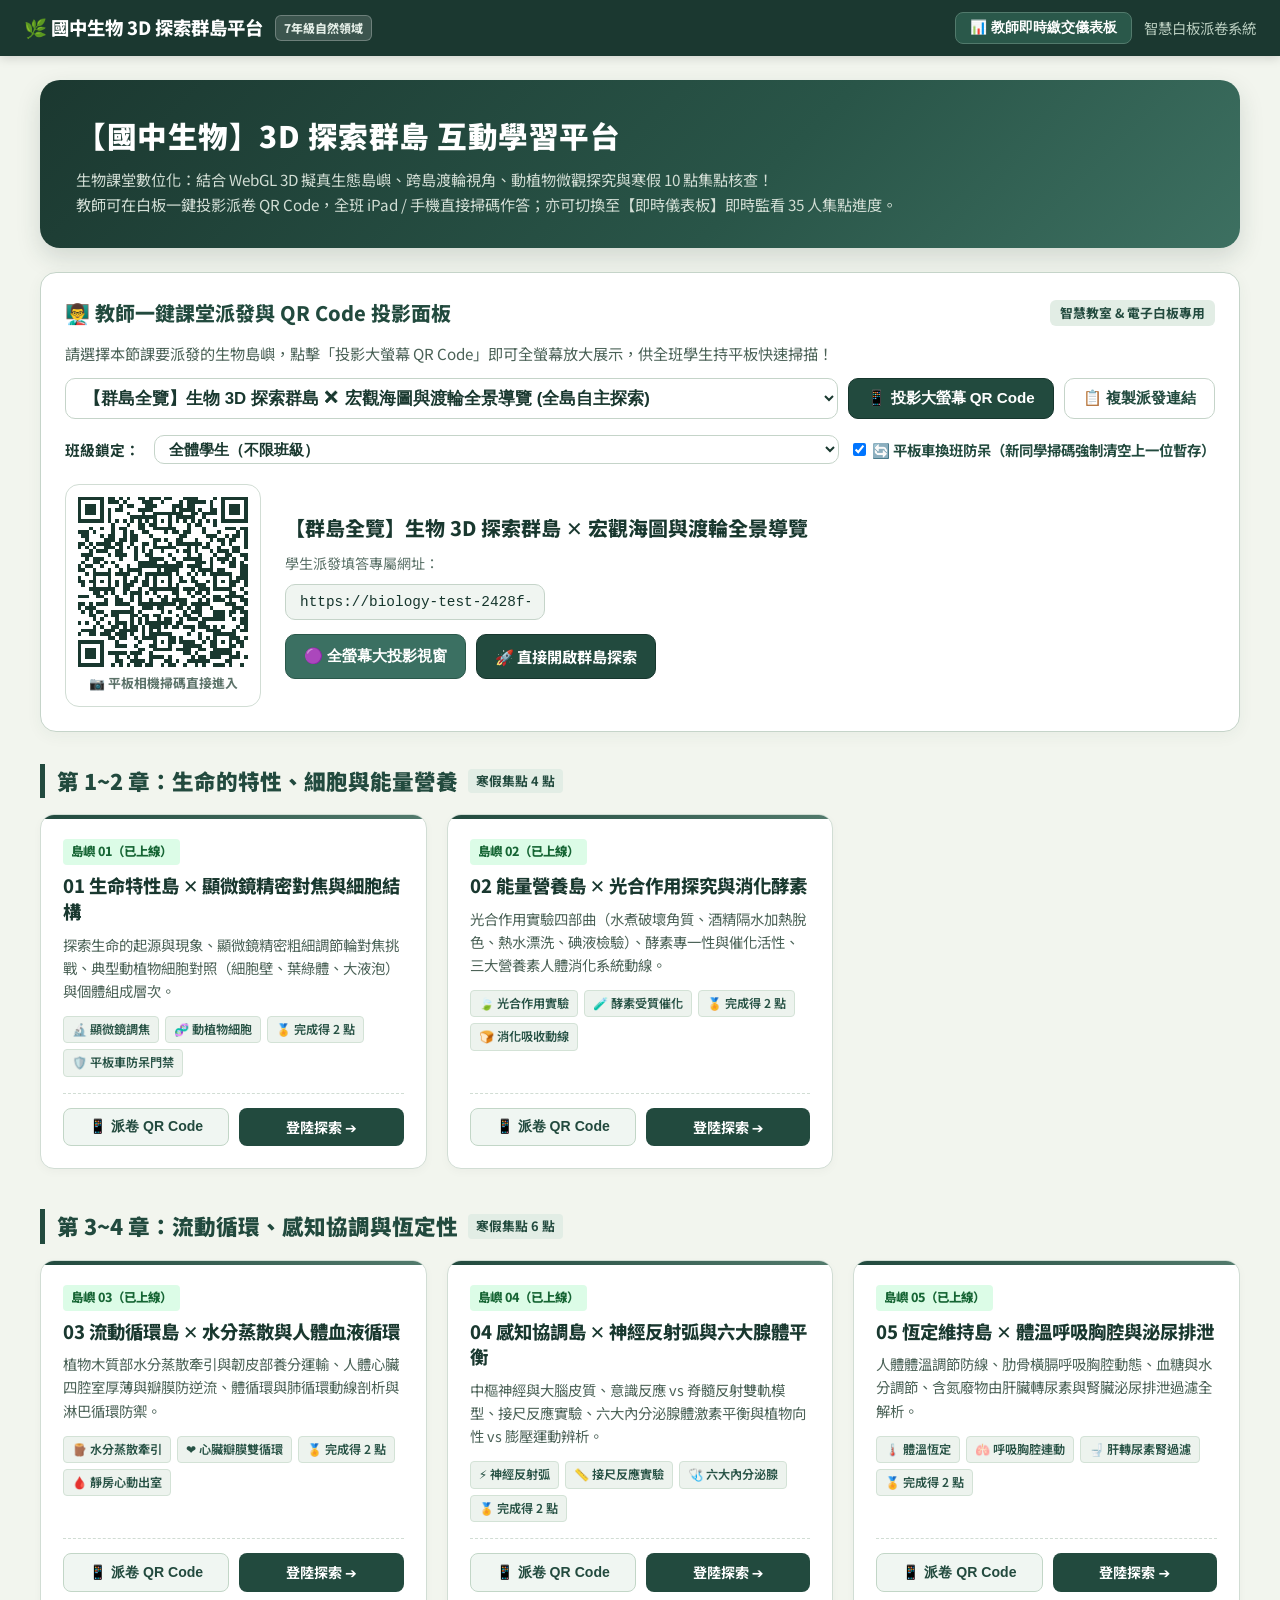
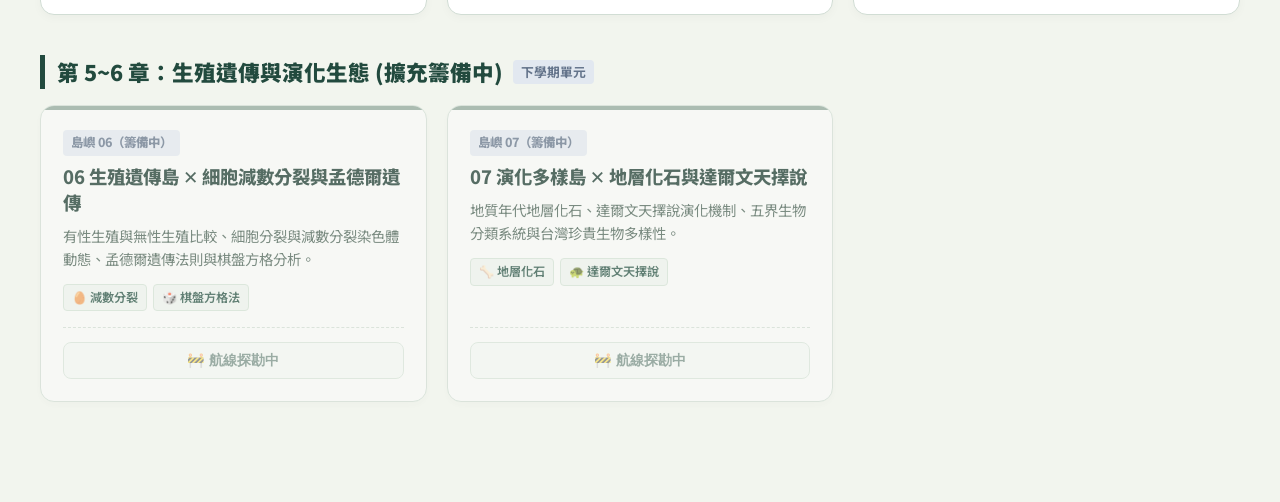
==== index.html @ 8bf54ec7 "feat: align with regular curriculum card layout and Morandi sage-green theme" ====
<!DOCTYPE html>
<html lang="zh-TW">
<head>
  <meta charset="UTF-8">
  <meta name="viewport" content="width=device-width, initial-scale=1.0">
  <title>國中生物 3D 探索群島 派發與總覽大廳</title>
  <link rel="stylesheet" href="assets/css/hub.css?v=3.5">
  <link rel="preconnect" href="https://fonts.googleapis.com">
  <link rel="preconnect" href="https://fonts.gstatic.com" crossorigin>
  <link href="https://fonts.googleapis.com/css2?family=Noto+Sans+TC:wght@400;500;700;900&display=swap" rel="stylesheet">
  <!-- 離線純 JS QR Code 函式庫 -->
  <script src="assets/js/qrcode.min.js"></script>

<style id="pinGatekeeperStyle">
/* 🔒 教師安全防護 PIN 密碼鎖樣式 */
.pin-modal-overlay {
  position: fixed !important;
  top: 0 !important; left: 0 !important; right: 0 !important; bottom: 0 !important;
  background: rgba(22, 54, 45, 0.95) !important;
  backdrop-filter: blur(14px) !important;
  display: flex !important;
  justify-content: center !important;
  align-items: center !important;
  z-index: 9999999 !important;
}
.pin-modal-overlay.hidden {
  display: none !important;
}
.pin-modal-card {
  background: #1b3830 !important;
  border: 2px solid #527a6c !important;
  border-radius: 24px !important;
  padding: 36px 28px !important;
  text-align: center !important;
  max-width: 420px !important;
  width: 90% !important;
  box-shadow: 0 20px 50px rgba(0, 0, 0, 0.6) !important;
  animation: pinPopIn 0.3s cubic-bezier(0.16, 1, 0.3, 1) !important;
  font-family: -apple-system, BlinkMacSystemFont, "Segoe UI", Roboto, "Microsoft JhengHei", sans-serif !important;
}
@keyframes pinPopIn {
  from { opacity: 0; transform: scale(0.92); }
  to { opacity: 1; transform: scale(1); }
}
.pin-icon { font-size: 3.2rem !important; margin-bottom: 12px !important; line-height: 1 !important; }
.pin-modal-card h2 { font-size: 1.45rem !important; color: #f8fafc !important; margin: 0 0 10px 0 !important; font-weight: 800 !important; }
.pin-modal-card p { color: #a7c0b5 !important; font-size: 0.92rem !important; margin-bottom: 20px !important; line-height: 1.5 !important; }
.pin-modal-card input {
  width: 82% !important;
  padding: 12px !important;
  font-size: 1.6rem !important;
  text-align: center !important;
  letter-spacing: 6px !important;
  background: #0f241e !important;
  border: 2px solid #33594e !important;
  border-radius: 12px !important;
  color: #a7f3d0 !important;
  margin-bottom: 12px !important;
  outline: none !important;
  box-sizing: border-box !important;
}
.pin-modal-card input:focus {
  border-color: #527a6c !important;
  box-shadow: 0 0 12px rgba(82, 122, 108, 0.5) !important;
}
.pin-error-text { color: #f87171 !important; font-size: 0.88rem !important; font-weight: 700 !important; min-height: 22px !important; margin-bottom: 14px !important; }
.btn-pin-submit {
  width: 100% !important;
  padding: 13px !important;
  background: linear-gradient(135deg, #224a3e, #336152) !important;
  color: white !important;
  border: none !important;
  border-radius: 12px !important;
  font-weight: 800 !important;
  font-size: 1.05rem !important;
  cursor: pointer !important;
  transition: opacity 0.2s, transform 0.1s !important;
}
.btn-pin-submit:hover { opacity: 0.95 !important; transform: translateY(-1px) !important; }

/* 巨幅全螢幕白板投影 Modal */
.modal-overlay-fullscreen {
  position: fixed;
  top: 0; left: 0; width: 100vw; height: 100vh;
  background: rgba(18, 38, 32, 0.95);
  backdrop-filter: blur(12px);
  display: none;
  justify-content: center;
  align-items: center;
  z-index: 999999;
}
.modal-overlay-fullscreen.active { display: flex; }
.fullscreen-qr-card {
  background: #ffffff;
  padding: 40px;
  border-radius: 26px;
  text-align: center;
  box-shadow: 0 25px 60px rgba(0,0,0,0.5);
  max-width: 600px;
  width: 90%;
  position: relative;
}
.fullscreen-close-btn {
  position: absolute;
  top: 16px; right: 20px; font-size: 2rem; background: none; border: none; color: #5c7269; cursor: pointer;
}
</style>
</head>
<body>

  <!-- 頂部導覽列 (100% 對齊正課版型) -->
  <header class="navbar">
    <a href="index.html" class="navbar-brand">
      <span>🌿 國中生物 3D 探索群島平台</span>
      <span class="navbar-badge">7年級自然領域</span>
    </a>
    <div class="nav-actions">
      <button type="button" class="btn-nav" style="background: #2a584a; border-color: #527a6c; color: #ffffff; cursor:pointer;" onclick="openTeacherPinGate()">
        📊 教師即時繳交儀表板
      </button>
      <span style="font-size: 0.9rem; color: #b8ccbe;">智慧白板派卷系統</span>
    </div>
  </header>

  <div class="container">
    
    <!-- Hero Banner (與第三張圖一致的深墨綠山海漸層) -->
    <div class="hero-banner">
      <h1>【國中生物】3D 探索群島 互動學習平台</h1>
      <p>
        生物課堂數位化：結合 WebGL 3D 擬真生態島嶼、跨島渡輪視角、動植物微觀探究與寒假 10 點集點核查！<br>
        教師可在白板一鍵投影派卷 QR Code，全班 iPad / 手機直接掃碼作答；亦可切換至【即時儀表板】即時監看 35 人集點進度。
      </p>
    </div>

    <!-- 👨‍🏫 教師一鍵課堂派發與 QR Code 投影面板 (第一張圖頂部樣式) -->
    <section class="dispatch-card">
      <div class="dispatch-header">
        <div class="dispatch-title">
          <span>👨‍🏫 教師一鍵課堂派發與 QR Code 投影面板</span>
        </div>
        <span class="dispatch-badge">智慧教室 & 電子白板專用</span>
      </div>
      <p style="color: #4b6257; font-size: 0.95rem; margin-bottom: 0.8rem;">
        請選擇本節課要派發的生物島嶼，點擊「投影大螢幕 QR Code」即可全螢幕放大展示，供全班學生持平板快速掃描！
      </p>

      <div class="dispatch-controls">
        <select id="selectDispatchSheet" class="form-control" style="font-weight: 700; font-size: 1.05rem;" onchange="handleSelectChange()">
          <option value="overview" data-title="【群島全覽】生物 3D 探索群島 ✕ 宏觀海圖與渡輪全景導覽" selected>【群島全覽】生物 3D 探索群島 ✕ 宏觀海圖與渡輪全景導覽 (全島自主探索)</option>
          <option value="island1" data-title="【島嶼 01】生命特性島 ✕ 顯微鏡對焦與細胞結構 (完成獲得 2 點)">【島嶼 01】生命特性島 ✕ 顯微鏡對焦與動植物細胞結構 (完成獲得 2 點)</option>
          <option value="island2" data-title="【島嶼 02】能量營養島 ✕ 光合作用實驗與消化酵素 (完成獲得 2 點)">【島嶼 02】能量營養島 ✕ 光合作用實驗與消化酵素 (完成獲得 2 點)</option>
          <option value="island3" data-title="【島嶼 03】流動循環島 ✕ 水分蒸散與人體血液循環 (完成獲得 2 點)">【島嶼 03】流動循環島 ✕ 水分蒸散與人體血液循環 (完成獲得 2 點)</option>
          <option value="island4" data-title="【島嶼 04】感知協調島 ✕ 神經反射弧與內分泌激素 (完成獲得 2 點)">【島嶼 04】感知協調島 ✕ 神經反射弧與六大腺體激素 (完成獲得 2 點)</option>
          <option value="island5" data-title="【島嶼 05】恆定維持島 ✕ 體溫呼吸胸腔與泌尿排泄 (完成獲得 2 點)">【島嶼 05】恆定維持島 ✕ 體溫呼吸胸腔與泌尿排泄 (完成獲得 2 點)</option>
        </select>

        <button type="button" class="btn-dispatch" onclick="handleGenerateDispatchQR()">
          📱 投影大螢幕 QR Code
        </button>

        <button type="button" class="btn-dispatch btn-dispatch-secondary" onclick="handleCopyDispatchUrl(this)">
          📋 複製派發連結
        </button>
      </div>

      <!-- 快捷班級鎖定與防前人暫存 -->
      <div style="display:flex; gap:14px; align-items:center; margin-top:14px; flex-wrap:wrap;">
        <span style="font-size:0.92rem; font-weight:700; color:#19382f;">班級鎖定：</span>
        <select id="selectClassOption" class="form-control" style="width:auto; font-weight:700; padding:4px 10px;" onchange="handleSelectChange()">
          <option value="">全體學生（不限班級）</option>
          <option value="701">701 班</option>
          <option value="702">702 班</option>
          <option value="703">703 班</option>
          <option value="704">704 班</option>
          <option value="705">705 班</option>
          <option value="706">706 班</option>
          <option value="707">707 班</option>
          <option value="708">708 班</option>
          <option value="709">709 班</option>
          <option value="710">710 班</option>
        </select>
        <label style="display:inline-flex; align-items:center; gap:6px; font-size:0.9rem; font-weight:700; color:#224a3e; cursor:pointer;">
          <input type="checkbox" id="chkFreshReset" checked onchange="handleSelectChange()">
          🔄 平板車換班防呆（新同學掃碼強制清空上一位暫存）
        </label>
      </div>

      <!-- QR Code 預覽與連結區塊 -->
      <div class="dispatch-preview-row" style="margin-top:20px; display:flex; gap:24px; align-items:center; flex-wrap:wrap;">
        <div style="background:#ffffff; padding:12px; border-radius:14px; border:1.5px solid #d1ddd4; text-align:center;">
          <div id="qrcodePreview"></div>
          <div style="font-size:0.8rem; color:#5c7269; margin-top:6px; font-weight:700;">📷 平板相機掃碼直接進入</div>
        </div>

        <div style="flex:1; min-width:300px;">
          <h3 id="previewTitle" style="font-size:1.25rem; font-weight:800; color:#19382f; margin-bottom:8px;">
            【群島全覽】生物 3D 探索群島 ✕ 宏觀海圖與渡輪全景導覽
          </h3>
          <p style="font-size:0.88rem; color:#5c7269; margin-bottom:10px;">學生派發填答專屬網址：</p>
          <input type="text" id="targetUrlInput" readonly class="form-control" style="background:#f0f5f1; font-family:monospace; font-size:0.9rem; color:#16362d; margin-bottom:14px;" onclick="this.select()">

          <div style="display:flex; gap:10px; flex-wrap:wrap;">
            <button type="button" class="btn-dispatch" style="background:#3b7062; border-color:#2a584a;" onclick="handleGenerateDispatchQR()">
              🟣 全螢幕大投影視窗
            </button>
            <a id="btnDirectOpen" href="https://biology-test-2428f-island.web.app/" target="_blank" class="btn-dispatch" style="text-decoration:none;">
              🚀 直接開啟群島探索
            </a>
          </div>
        </div>
      </div>
    </section>

    <!-- ========================================================
         下方各島框框 (完全比照第二張圖 .chapter-heading & .sheet-grid)
         ======================================================== -->

    <!-- 第 1 章至第 2 章：生命的特性與能量 -->
    <div class="chapter-heading">
      <span>第 1~2 章：生命的特性、細胞與能量營養</span>
      <span class="chapter-tag">寒假集點 4 點</span>
    </div>

    <div class="sheet-grid">
      <!-- 島一：生命特性島 -->
      <div class="sheet-card">
        <div>
          <span class="sheet-badge" style="background:#dcfce7; color:#166534;">島嶼 01（已上線）</span>
          <h3 class="sheet-card-title">01 生命特性島 ✕ 顯微鏡精密對焦與細胞結構</h3>
          <p class="sheet-card-desc">探索生命的起源與現象、顯微鏡精密粗細調節輪對焦挑戰、典型動植物細胞對照（細胞壁、葉綠體、大液泡）與個體組成層次。</p>
          <div class="sheet-meta-tags">
            <span class="meta-pill">🔬 顯微鏡調焦</span>
            <span class="meta-pill">🧬 動植物細胞</span>
            <span class="meta-pill">🏅 完成得 2 點</span>
            <span class="meta-pill">🛡️ 平板車防呆門禁</span>
          </div>
        </div>
        <div class="sheet-card-footer">
          <button type="button" class="btn-card-qr" onclick="showIslandQr('island1', '01 生命特性島')">
            📱 派卷 QR Code
          </button>
          <a href="https://biology-test-2428f-island.web.app/island1/" target="_blank" class="btn-card-enter">
            登陸探索 ➔
          </a>
        </div>
      </div>

      <!-- 島二：能量營養島 -->
      <div class="sheet-card">
        <div>
          <span class="sheet-badge" style="background:#dcfce7; color:#166534;">島嶼 02（已上線）</span>
          <h3 class="sheet-card-title">02 能量營養島 ✕ 光合作用探究與消化酵素</h3>
          <p class="sheet-card-desc">光合作用實驗四部曲（水煮破壞角質、酒精隔水加熱脫色、熱水漂洗、碘液檢驗）、酵素專一性與催化活性、三大營養素人體消化系統動線。</p>
          <div class="sheet-meta-tags">
            <span class="meta-pill">🍃 光合作用實驗</span>
            <span class="meta-pill">🧪 酵素受質催化</span>
            <span class="meta-pill">🏅 完成得 2 點</span>
            <span class="meta-pill">🍞 消化吸收動線</span>
          </div>
        </div>
        <div class="sheet-card-footer">
          <button type="button" class="btn-card-qr" onclick="showIslandQr('island2', '02 能量營養島')">
            📱 派卷 QR Code
          </button>
          <a href="https://biology-test-2428f-island.web.app/island2/" target="_blank" class="btn-card-enter">
            登陸探索 ➔
          </a>
        </div>
      </div>
    </div>

    <!-- 第 3 章至第 4 章：物質循環、協調與恆定 -->
    <div class="chapter-heading">
      <span>第 3~4 章：流動循環、感知協調與恆定性</span>
      <span class="chapter-tag">寒假集點 6 點</span>
    </div>

    <div class="sheet-grid">
      <!-- 島三：流動循環島 -->
      <div class="sheet-card">
        <div>
          <span class="sheet-badge" style="background:#dcfce7; color:#166534;">島嶼 03（已上線）</span>
          <h3 class="sheet-card-title">03 流動循環島 ✕ 水分蒸散與人體血液循環</h3>
          <p class="sheet-card-desc">植物木質部水分蒸散牽引與韌皮部養分運輸、人體心臟四腔室厚薄與瓣膜防逆流、體循環與肺循環動線剖析與淋巴循環防禦。</p>
          <div class="sheet-meta-tags">
            <span class="meta-pill">🪵 水分蒸散牽引</span>
            <span class="meta-pill">❤️ 心臟瓣膜雙循環</span>
            <span class="meta-pill">🏅 完成得 2 點</span>
            <span class="meta-pill">🩸 靜房心動出室</span>
          </div>
        </div>
        <div class="sheet-card-footer">
          <button type="button" class="btn-card-qr" onclick="showIslandQr('island3', '03 流動循環島')">
            📱 派卷 QR Code
          </button>
          <a href="https://biology-test-2428f-island.web.app/island3/" target="_blank" class="btn-card-enter">
            登陸探索 ➔
          </a>
        </div>
      </div>

      <!-- 島四：感知協調島 -->
      <div class="sheet-card">
        <div>
          <span class="sheet-badge" style="background:#dcfce7; color:#166534;">島嶼 04（已上線）</span>
          <h3 class="sheet-card-title">04 感知協調島 ✕ 神經反射弧與六大腺體平衡</h3>
          <p class="sheet-card-desc">中樞神經與大腦皮質、意識反應 vs 脊髓反射雙軌模型、接尺反應實驗、六大內分泌腺體激素平衡與植物向性 vs 膨壓運動辨析。</p>
          <div class="sheet-meta-tags">
            <span class="meta-pill">⚡ 神經反射弧</span>
            <span class="meta-pill">📏 接尺反應實驗</span>
            <span class="meta-pill">🩺 六大內分泌腺</span>
            <span class="meta-pill">🏅 完成得 2 點</span>
          </div>
        </div>
        <div class="sheet-card-footer">
          <button type="button" class="btn-card-qr" onclick="showIslandQr('island4', '04 感知協調島')">
            📱 派卷 QR Code
          </button>
          <a href="https://biology-test-2428f-island.web.app/island4/" target="_blank" class="btn-card-enter">
            登陸探索 ➔
          </a>
        </div>
      </div>

      <!-- 島五：恆定維持島 -->
      <div class="sheet-card">
        <div>
          <span class="sheet-badge" style="background:#dcfce7; color:#166534;">島嶼 05（已上線）</span>
          <h3 class="sheet-card-title">05 恆定維持島 ✕ 體溫呼吸胸腔與泌尿排泄</h3>
          <p class="sheet-card-desc">人體體溫調節防線、肋骨橫膈呼吸胸腔動態、血糖與水分調節、含氮廢物由肝臟轉尿素與腎臟泌尿排泄過濾全解析。</p>
          <div class="sheet-meta-tags">
            <span class="meta-pill">🌡️ 體溫恆定</span>
            <span class="meta-pill">🫁 呼吸胸腔連動</span>
            <span class="meta-pill">🚽 肝轉尿素腎過濾</span>
            <span class="meta-pill">🏅 完成得 2 點</span>
          </div>
        </div>
        <div class="sheet-card-footer">
          <button type="button" class="btn-card-qr" onclick="showIslandQr('island5', '05 恆定維持島')">
            📱 派卷 QR Code
          </button>
          <a href="https://biology-test-2428f-island.web.app/island5/" target="_blank" class="btn-card-enter">
            登陸探索 ➔
          </a>
        </div>
      </div>
    </div>

    <!-- 擴充章節：後續群島探勘中 -->
    <div class="chapter-heading">
      <span>第 5~6 章：生殖遺傳與演化生態 (擴充籌備中)</span>
      <span class="chapter-tag" style="background:#e2e8f0; color:#64748b;">下學期單元</span>
    </div>

    <div class="sheet-grid">
      <!-- 島六 (預留) -->
      <div class="sheet-card upcoming">
        <div>
          <span class="sheet-badge" style="background:#e2e8f0; color:#64748b;">島嶼 06（籌備中）</span>
          <h3 class="sheet-card-title">06 生殖遺傳島 ✕ 細胞減數分裂與孟德爾遺傳</h3>
          <p class="sheet-card-desc">有性生殖與無性生殖比較、細胞分裂與減數分裂染色體動態、孟德爾遺傳法則與棋盤方格分析。</p>
          <div class="sheet-meta-tags">
            <span class="meta-pill">🥚 減數分裂</span>
            <span class="meta-pill">🎲 棋盤方格法</span>
          </div>
        </div>
        <div class="sheet-card-footer">
          <button type="button" class="btn-card-qr" disabled style="cursor:not-allowed; opacity:0.6;">🚧 航線探勘中</button>
        </div>
      </div>

      <!-- 島七 (預留) -->
      <div class="sheet-card upcoming">
        <div>
          <span class="sheet-badge" style="background:#e2e8f0; color:#64748b;">島嶼 07（籌備中）</span>
          <h3 class="sheet-card-title">07 演化多樣島 ✕ 地層化石與達爾文天擇說</h3>
          <p class="sheet-card-desc">地質年代地層化石、達爾文天擇說演化機制、五界生物分類系統與台灣珍貴生物多樣性。</p>
          <div class="sheet-meta-tags">
            <span class="meta-pill">🦴 地層化石</span>
            <span class="meta-pill">🐢 達爾文天擇說</span>
          </div>
        </div>
        <div class="sheet-card-footer">
          <button type="button" class="btn-card-qr" disabled style="cursor:not-allowed; opacity:0.6;">🚧 航線探勘中</button>
        </div>
      </div>
    </div>

  </div>

  <!-- 🔒 教師安全防護 PIN 密碼鎖 Modal -->
  <div id="pinModalOverlay" class="pin-modal-overlay hidden">
    <div class="pin-modal-card">
      <div class="pin-icon">🔒</div>
      <h2>教師管理安全門禁</h2>
      <p>請輸入教師授權 PIN 碼以檢視學生即時繳交進度與成績試算表</p>
      <input type="password" id="pinInput" placeholder="••••" maxlength="6" autocomplete="off" onkeydown="if(event.key==='Enter')handlePinSubmit()">
      <div id="pinErrorText" class="pin-error-text"></div>
      <div style="display:flex; gap:10px;">
        <button type="button" class="btn-pin-submit" onclick="handlePinSubmit()">解鎖並前往儀表板</button>
        <button type="button" class="btn-pin-submit" style="background:#33594e;" onclick="closeTeacherPinGate()">取消</button>
      </div>
    </div>
  </div>

  <!-- 巨幅白板全螢幕 QR Code 投影視窗 -->
  <div id="fullscreenQrModal" class="modal-overlay-fullscreen" onclick="closeFullscreenQR(event)">
    <div class="fullscreen-qr-card" onclick="event.stopPropagation()">
      <button class="fullscreen-close-btn" onclick="closeFullscreenQR()">×</button>
      <h2 id="fsTitle" style="font-size:1.6rem; font-weight:800; color:#19382f; margin-bottom:10px;">📱 請拿起平板掃碼登島</h2>
      <p id="fsSubtitle" style="font-size:1.05rem; color:#4b6257; margin-bottom:18px;">【群島全覽】生物 3D 探索群島</p>
      
      <div style="background:#ffffff; padding:18px; border-radius:18px; display:inline-block; box-shadow:0 10px 30px rgba(0,0,0,0.08); border:1.5px solid #d1ddd4;">
        <div id="fsQrcodeCanvas"></div>
      </div>

      <div style="margin-top:18px; font-size:1.05rem; font-weight:700; color:#224a3e;">
        ✨ 學生登入免密碼 ‧ 平板車換班防呆自帶乾淨重置
      </div>
    </div>
  </div>

  <script>
    const BASE_HOST = 'https://biology-test-2428f-island.web.app';

    function getTargetUrl(islandKey) {
      const val = islandKey || document.getElementById('selectDispatchSheet').value;
      let path = '/';
      if (val !== 'overview') {
        path = `/${val}/`;
      }
      const params = new URLSearchParams();
      const cls = document.getElementById('selectClassOption').value;
      const isFresh = document.getElementById('chkFreshReset').checked;

      if (cls) params.set('class', cls);
      if (isFresh) params.set('reset', '1');
      params.set('mode', 'class');

      return `${BASE_HOST}${path}?${params.toString()}`;
    }

    function handleSelectChange() {
      const select = document.getElementById('selectDispatchSheet');
      const opt = select.options[select.selectedIndex];
      const title = opt.getAttribute('data-title') || opt.text;
      const url = getTargetUrl();

      document.getElementById('previewTitle').textContent = title;
      document.getElementById('targetUrlInput').value = url;
      document.getElementById('btnDirectOpen').href = url;

      const container = document.getElementById('qrcodePreview');
      container.innerHTML = '';
      new QRCode(container, {
        text: url,
        width: 170,
        height: 170,
        colorDark: "#19382f",
        colorLight: "#ffffff",
        correctLevel: QRCode.CorrectLevel.H
      });
    }

    function handleGenerateDispatchQR() {
      const url = getTargetUrl();
      const select = document.getElementById('selectDispatchSheet');
      const title = select.options[select.selectedIndex].getAttribute('data-title');
      openFullscreenModal(url, title);
    }

    function showIslandQr(islandKey, islandTitle) {
      const url = getTargetUrl(islandKey);
      openFullscreenModal(url, islandTitle);
    }

    function openFullscreenModal(url, title) {
      document.getElementById('fsSubtitle').textContent = title;
      const fsContainer = document.getElementById('fsQrcodeCanvas');
      fsContainer.innerHTML = '';
      new QRCode(fsContainer, {
        text: url,
        width: 320,
        height: 320,
        colorDark: "#19382f",
        colorLight: "#ffffff",
        correctLevel: QRCode.CorrectLevel.H
      });
      document.getElementById('fullscreenQrModal').classList.add('active');
    }

    function closeFullscreenQR(e) {
      if (!e || e.target.id === 'fullscreenQrModal' || e.target.classList.contains('fullscreen-close-btn')) {
        document.getElementById('fullscreenQrModal').classList.remove('active');
      }
    }

    function handleCopyDispatchUrl(btn) {
      const input = document.getElementById('targetUrlInput');
      input.select();
      navigator.clipboard.writeText(input.value).then(() => {
        const originText = btn.textContent;
        btn.textContent = '✅ 已複製連結！';
        btn.style.background = '#2a584a';
        btn.style.color = '#ffffff';
        setTimeout(() => {
          btn.textContent = originText;
          btn.style.background = '';
          btn.style.color = '';
        }, 2000);
      });
    }

    // 教師安全鎖邏輯
    function openTeacherPinGate() {
      const overlay = document.getElementById('pinModalOverlay');
      const input = document.getElementById('pinInput');
      document.getElementById('pinErrorText').textContent = '';
      input.value = '';
      overlay.classList.remove('hidden');
      setTimeout(() => input.focus(), 150);
    }

    function closeTeacherPinGate() {
      document.getElementById('pinModalOverlay').classList.add('hidden');
    }

    function handlePinSubmit() {
      const input = document.getElementById('pinInput');
      const err = document.getElementById('pinErrorText');
      const pin = input.value.trim();
      const savedPin = localStorage.getItem('teacher_global_pin') || '8088';

      if (pin === savedPin) {
        closeTeacherPinGate();
        window.location.href = 'dashboard.html';
      } else {
        err.textContent = '❌ PIN 碼錯誤，請重新輸入！';
        input.value = '';
        input.focus();
      }
    }

    window.addEventListener('DOMContentLoaded', () => {
      handleSelectChange();
    });
  </script>
</body>
</html>
---- assets/css/hub.css ----
/* ==========================================================================
   🌿 國中生物 3D 探索群島 (bio-island) 專屬莫蘭迪大地色系 (與第三張圖完全一致)
   柔和羊皮紙米白底 (#f4f6f0 / #fafcf7)、莫蘭迪深綠 (#224a3e)、鼠尾草綠 (#527a6c)、淡綠徽章
   ========================================================================== */

:root {
  --primary: #224a3e;
  --primary-dark: #16362d;
  --primary-light: #527a6c;
  --accent-teal: #3b7062;
  --card-bg: #ffffff;
  --body-bg: #f2f5ee;
  --text-main: #19382f;
  --text-muted: #5c7269;
  --border-color: #d1ddd4;
  --badge-bg: #e5ece6;
  --badge-text: #224a3e;
  --btn-qr-bg: #edf3ee;
  --btn-qr-border: #b8ccbe;
  --btn-enter-bg: #224a3e;
  --btn-enter-hover: #16362d;
}

* {
  box-sizing: border-box;
  margin: 0;
  padding: 0;
}

body {
  font-family: 'Noto Sans TC', system-ui, -apple-system, sans-serif;
  background-color: var(--body-bg);
  color: var(--text-main);
  min-height: 100vh;
  line-height: 1.6;
}

.navbar {
  background: #1b3830;
  padding: 12px 24px;
  display: flex;
  justify-content: space-between;
  align-items: center;
  box-shadow: 0 2px 10px rgba(0,0,0,0.15);
}

.navbar-brand {
  display: flex;
  align-items: center;
  gap: 12px;
  text-decoration: none;
  color: #ffffff;
  font-size: 1.15rem;
  font-weight: 800;
}

.navbar-badge {
  background: rgba(255, 255, 255, 0.15);
  color: #e2ece5;
  font-size: 0.75rem;
  padding: 2px 8px;
  border-radius: 6px;
  border: 1px solid rgba(255,255,255,0.25);
}

.nav-actions {
  display: flex;
  align-items: center;
  gap: 12px;
}

.btn-nav {
  padding: 6px 14px;
  border-radius: 8px;
  font-size: 0.85rem;
  font-weight: 700;
  text-decoration: none;
  border: 1px solid transparent;
  transition: all 0.2s;
}

.container {
  max-width: 1240px;
  margin: 0 auto;
  padding: 24px 20px 60px;
}

/* Hero Banner (深莫蘭迪綠漸層) */
.hero-banner {
  background: linear-gradient(135deg, #1b3830 0%, #295548 60%, #3d7061 100%);
  border-radius: 20px;
  padding: 32px 36px;
  color: #ffffff;
  margin-bottom: 24px;
  box-shadow: 0 10px 25px rgba(27, 56, 48, 0.15);
}

.hero-banner h1 {
  font-size: 1.85rem;
  font-weight: 900;
  margin-bottom: 8px;
  letter-spacing: 0.5px;
}

.hero-banner p {
  font-size: 0.95rem;
  color: #d1ddd4;
  line-height: 1.6;
}

/* 👨‍🏫 教師一鍵派發卡片 (純白底、深綠細邊線) */
.dispatch-card {
  background: var(--card-bg);
  border: 1.5px solid #c5d4c9;
  border-radius: 16px;
  padding: 24px;
  margin-bottom: 32px;
  box-shadow: 0 4px 16px rgba(34, 74, 62, 0.05);
}

.dispatch-header {
  display: flex;
  justify-content: space-between;
  align-items: center;
  margin-bottom: 12px;
  flex-wrap: wrap;
  gap: 10px;
}

.dispatch-title {
  font-size: 1.25rem;
  font-weight: 800;
  color: var(--primary);
  display: flex;
  align-items: center;
  gap: 8px;
}

.dispatch-badge {
  background: #e2ede5;
  color: var(--primary);
  font-size: 0.8rem;
  font-weight: 700;
  padding: 3px 10px;
  border-radius: 6px;
}

.dispatch-controls {
  display: flex;
  gap: 10px;
  flex-wrap: wrap;
  align-items: center;
  margin-bottom: 16px;
}

.form-control {
  padding: 9px 14px;
  border-radius: 10px;
  border: 1.5px solid #c5d4c9;
  font-size: 0.95rem;
  outline: none;
  background: #ffffff;
  color: var(--text-main);
  flex: 1;
  min-width: 260px;
}

.form-control:focus {
  border-color: var(--primary);
}

.btn-dispatch {
  background: var(--primary);
  color: #ffffff;
  border: 1.5px solid var(--primary-dark);
  padding: 9px 18px;
  border-radius: 10px;
  font-weight: 700;
  font-size: 0.95rem;
  cursor: pointer;
  transition: all 0.2s;
  display: inline-flex;
  align-items: center;
  gap: 6px;
}

.btn-dispatch:hover {
  background: var(--primary-dark);
  transform: translateY(-1px);
}

.btn-dispatch-secondary {
  background: #ffffff;
  color: var(--primary);
  border-color: #c5d4c9;
}

.btn-dispatch-secondary:hover {
  background: #f0f5f1;
}

/* 章節標題列 (Chapter Heading) 完全比照第二張圖 */
.chapter-heading {
  font-size: 1.35rem;
  font-weight: 900;
  color: var(--primary);
  margin: 32px 0 16px;
  display: flex;
  align-items: center;
  gap: 10px;
  border-left: 5px solid var(--primary);
  padding-left: 12px;
}

.chapter-tag {
  font-size: 0.8rem;
  background: #e2ede5;
  color: var(--primary);
  padding: 2px 8px;
  border-radius: 4px;
  font-weight: 700;
}

/* 網格與卡片 (完全比照第二張圖 .sheet-grid & .sheet-card) */
.sheet-grid {
  display: grid;
  grid-template-columns: repeat(auto-fill, minmax(320px, 1fr));
  gap: 20px;
  margin-bottom: 2.5rem;
}

.sheet-card {
  background: var(--card-bg);
  border: 1.5px solid var(--border-color);
  border-radius: 14px;
  padding: 22px;
  display: flex;
  flex-direction: column;
  justify-content: space-between;
  box-shadow: 0 3px 10px rgba(0, 0, 0, 0.03);
  transition: all 0.25s ease;
  position: relative;
  overflow: hidden;
}

.sheet-card::before {
  content: '';
  position: absolute;
  top: 0;
  left: 0;
  right: 0;
  height: 4px;
  background: linear-gradient(90deg, #224a3e, #527a6c);
}

.sheet-card:hover {
  transform: translateY(-4px);
  box-shadow: 0 10px 24px rgba(34, 74, 62, 0.12);
  border-color: #527a6c;
}

.sheet-badge {
  display: inline-block;
  font-size: 0.78rem;
  font-weight: 800;
  color: var(--primary);
  background: #e6ede8;
  padding: 3px 8px;
  border-radius: 4px;
  margin-bottom: 8px;
}

.sheet-card-title {
  font-size: 1.15rem;
  font-weight: 800;
  color: #19382f;
  margin-bottom: 8px;
  line-height: 1.4;
}

.sheet-card-desc {
  font-size: 0.9rem;
  color: #4b6257;
  line-height: 1.6;
  margin-bottom: 14px;
}

.sheet-meta-tags {
  display: flex;
  gap: 6px;
  flex-wrap: wrap;
  margin-bottom: 16px;
}

.meta-pill {
  font-size: 0.76rem;
  background: #edf3ee;
  color: #275245;
  border: 1px solid #d3e2d6;
  padding: 3px 8px;
  border-radius: 4px;
  font-weight: 600;
}

.sheet-card-footer {
  display: flex;
  gap: 10px;
  margin-top: auto;
  padding-top: 14px;
  border-top: 1px dashed #d1ddd4;
}

.btn-card-qr {
  flex: 1;
  padding: 8px 12px;
  font-size: 0.88rem;
  font-weight: 700;
  background: #f0f6f2;
  color: #224a3e;
  border: 1px solid #c2d6c7;
  border-radius: 8px;
  cursor: pointer;
  transition: all 0.2s;
  display: inline-flex;
  align-items: center;
  justify-content: center;
  gap: 4px;
}

.btn-card-qr:hover {
  background: #e2ede5;
  border-color: var(--primary);
}

.btn-card-enter {
  flex: 1;
  padding: 8px 12px;
  font-size: 0.88rem;
  font-weight: 700;
  background: var(--primary);
  color: #ffffff;
  border: none;
  border-radius: 8px;
  cursor: pointer;
  text-decoration: none;
  text-align: center;
  transition: all 0.2s;
  display: inline-flex;
  align-items: center;
  justify-content: center;
  gap: 4px;
}

.btn-card-enter:hover {
  background: var(--primary-dark);
}

/* 預留島嶼 (Upcoming) */
.sheet-card.upcoming {
  opacity: 0.72;
  background: #f8faf8;
}

.sheet-card.upcoming::before {
  background: #8fa69a;
}
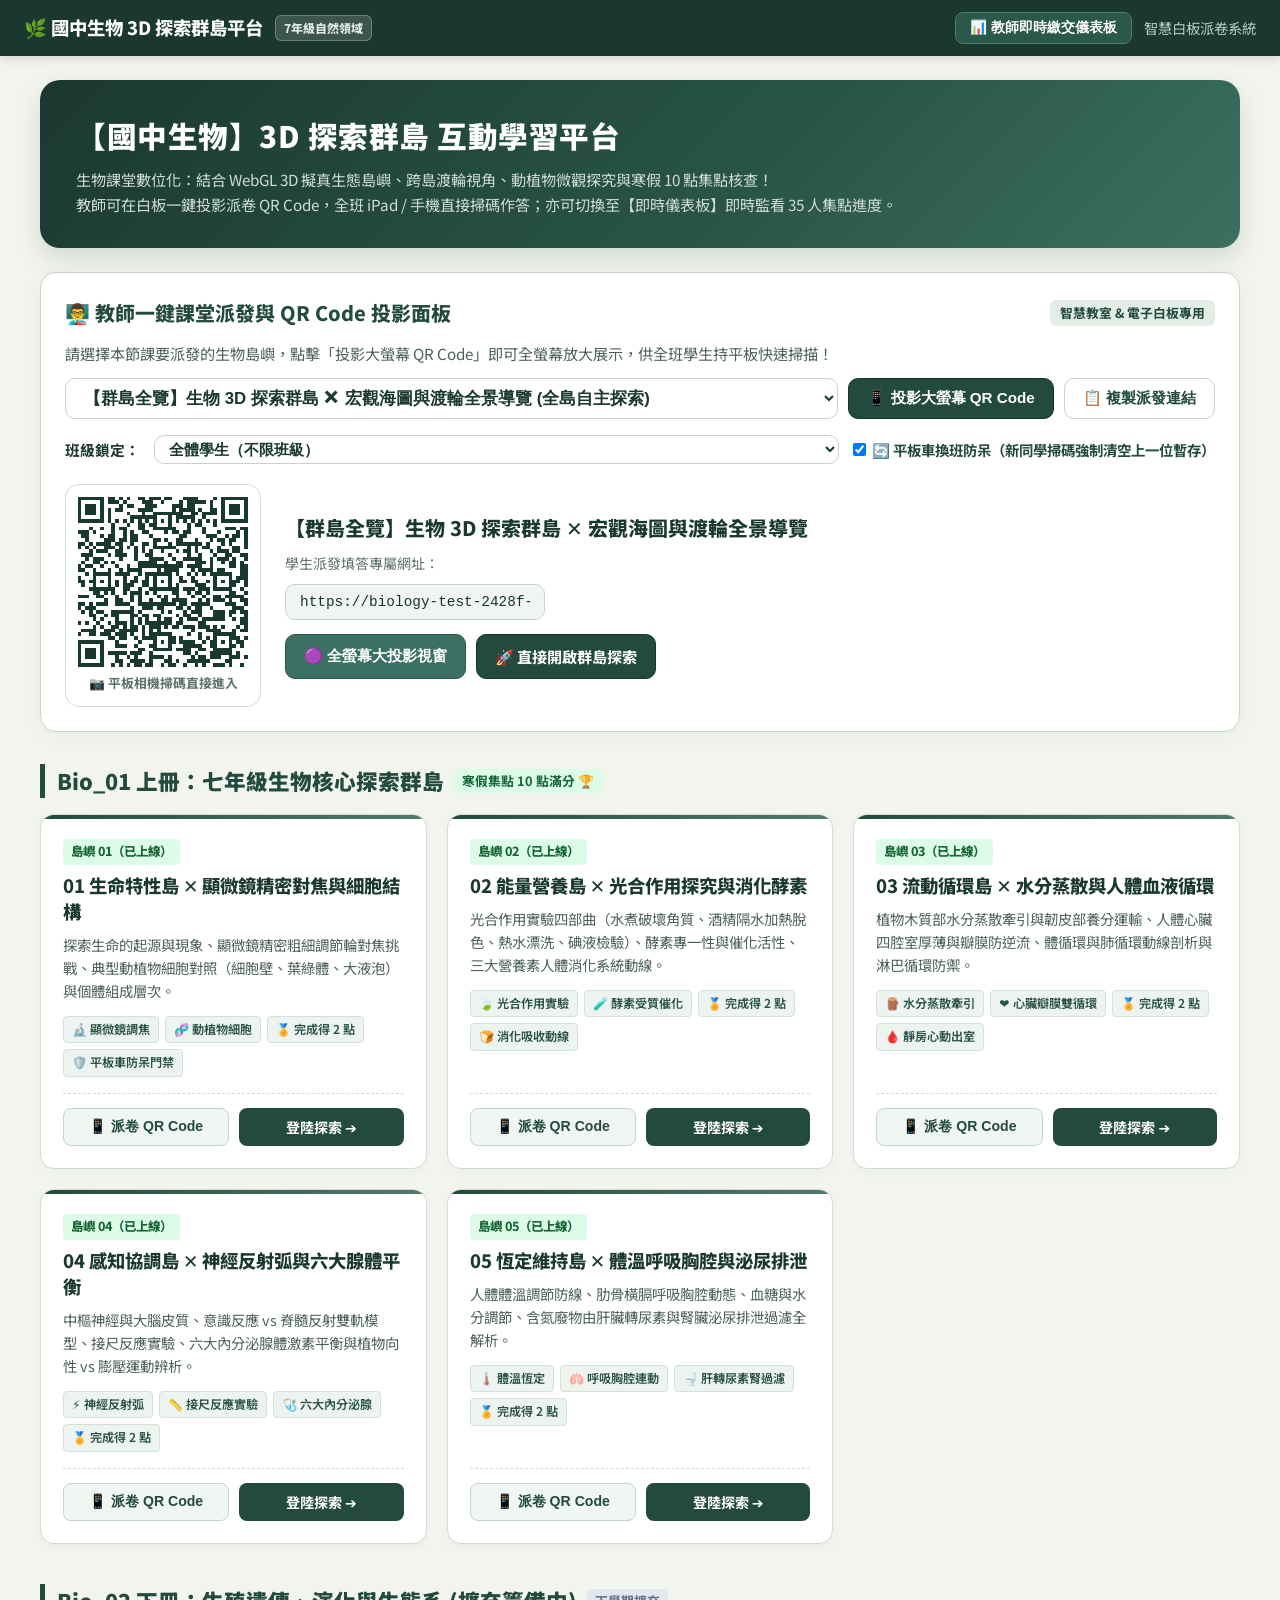
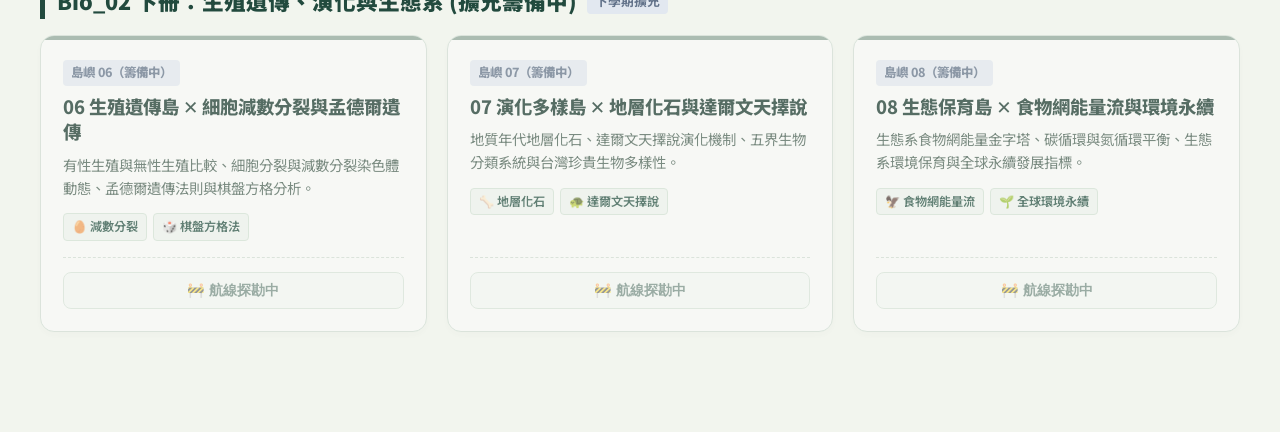
==== commit b7f2ad85: "refactor: group into Bio_01 (1st sem 5 islands) and Bio_02 (2nd sem expansion)" ====
--- a/index.html
+++ b/index.html
@@ -213,13 +213,13 @@
     </section>
 
     <!-- ========================================================
-         下方各島框框 (完全比照第二張圖 .chapter-heading & .sheet-grid)
+         下方各島框框：Bio_01 上冊 (現行五大核心島嶼 ‧ 寒假集點主力)
          ======================================================== -->
 
-    <!-- 第 1 章至第 2 章：生命的特性與能量 -->
+    <!-- Bio_01 上冊 -->
     <div class="chapter-heading">
-      <span>第 1~2 章：生命的特性、細胞與能量營養</span>
-      <span class="chapter-tag">寒假集點 4 點</span>
+      <span>Bio_01 上冊：七年級生物核心探索群島</span>
+      <span class="chapter-tag" style="background:#dcfce7; color:#166534;">寒假集點 10 點滿分 🏆</span>
     </div>
 
     <div class="sheet-grid">
@@ -268,15 +268,7 @@
           </a>
         </div>
       </div>
-    </div>
-
-    <!-- 第 3 章至第 4 章：物質循環、協調與恆定 -->
-    <div class="chapter-heading">
-      <span>第 3~4 章：流動循環、感知協調與恆定性</span>
-      <span class="chapter-tag">寒假集點 6 點</span>
-    </div>
-
-    <div class="sheet-grid">
+
       <!-- 島三：流動循環島 -->
       <div class="sheet-card">
         <div>
@@ -347,10 +339,10 @@
       </div>
     </div>
 
-    <!-- 擴充章節：後續群島探勘中 -->
+    <!-- Bio_02 下冊 (未來擴充單元) -->
     <div class="chapter-heading">
-      <span>第 5~6 章：生殖遺傳與演化生態 (擴充籌備中)</span>
-      <span class="chapter-tag" style="background:#e2e8f0; color:#64748b;">下學期單元</span>
+      <span>Bio_02 下冊：生殖遺傳、演化與生態系 (擴充籌備中)</span>
+      <span class="chapter-tag" style="background:#e2e8f0; color:#64748b;">下學期擴充</span>
     </div>
 
     <div class="sheet-grid">
@@ -379,6 +371,22 @@
           <div class="sheet-meta-tags">
             <span class="meta-pill">🦴 地層化石</span>
             <span class="meta-pill">🐢 達爾文天擇說</span>
+          </div>
+        </div>
+        <div class="sheet-card-footer">
+          <button type="button" class="btn-card-qr" disabled style="cursor:not-allowed; opacity:0.6;">🚧 航線探勘中</button>
+        </div>
+      </div>
+
+      <!-- 島八 (預留) -->
+      <div class="sheet-card upcoming">
+        <div>
+          <span class="sheet-badge" style="background:#e2e8f0; color:#64748b;">島嶼 08（籌備中）</span>
+          <h3 class="sheet-card-title">08 生態保育島 ✕ 食物網能量流與環境永續</h3>
+          <p class="sheet-card-desc">生態系食物網能量金字塔、碳循環與氮循環平衡、生態系環境保育與全球永續發展指標。</p>
+          <div class="sheet-meta-tags">
+            <span class="meta-pill">🦅 食物網能量流</span>
+            <span class="meta-pill">🌱 全球環境永續</span>
           </div>
         </div>
         <div class="sheet-card-footer">
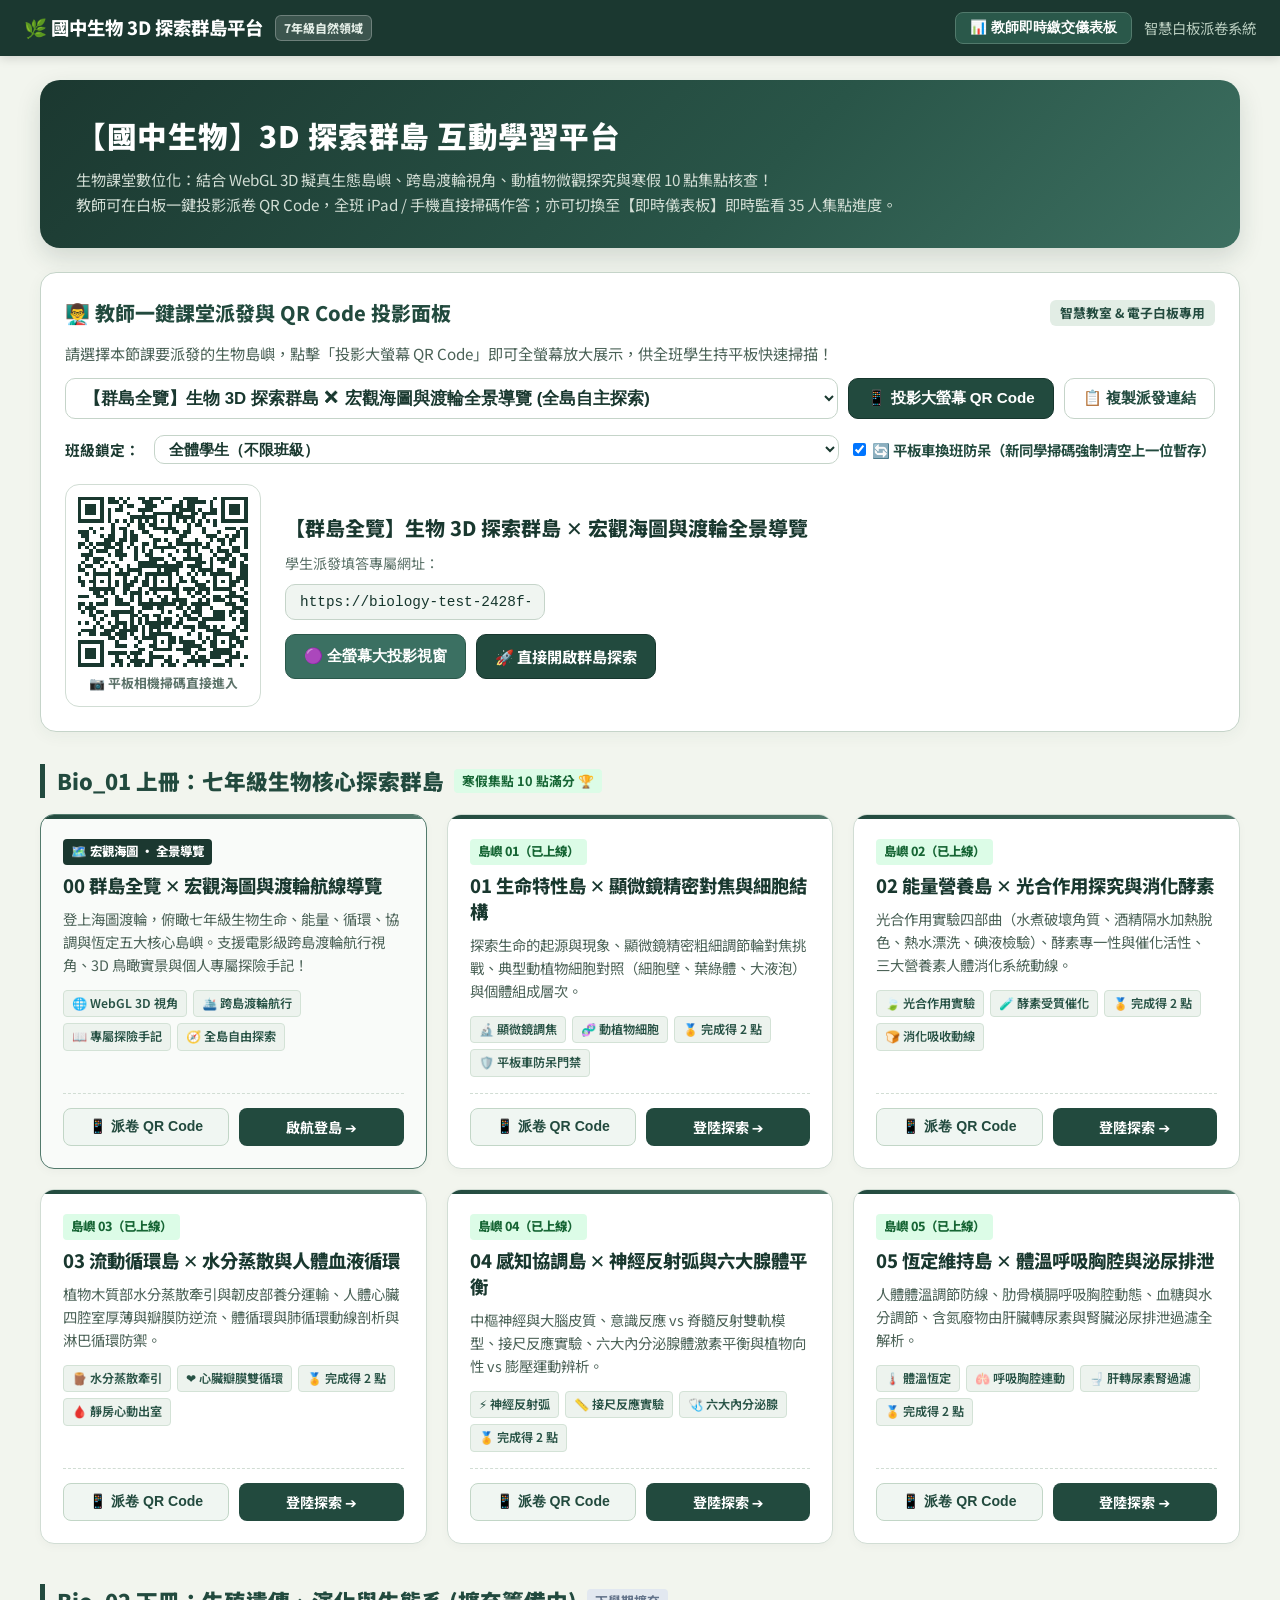
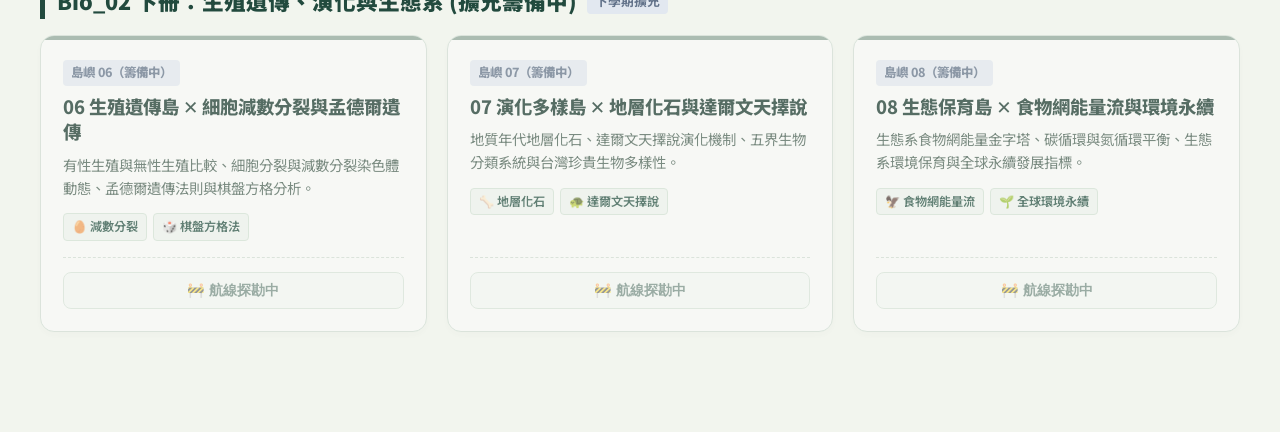
==== commit bd7cff38: "feat: prepend Archipelago Overview card to Bio_01 section" ====
--- a/index.html
+++ b/index.html
@@ -223,6 +223,29 @@
     </div>
 
     <div class="sheet-grid">
+      <!-- 🚢 全島總覽渡輪 (首位特設卡片) -->
+      <div class="sheet-card" style="border-color:#527a6c; background:#f9fbf9;">
+        <div>
+          <span class="sheet-badge" style="background:#1b3830; color:#ffffff;">🗺️ 宏觀海圖 ‧ 全景導覽</span>
+          <h3 class="sheet-card-title">00 群島全覽 ✕ 宏觀海圖與渡輪航線導覽</h3>
+          <p class="sheet-card-desc">登上海圖渡輪，俯瞰七年級生物生命、能量、循環、協調與恆定五大核心島嶼。支援電影級跨島渡輪航行視角、3D 鳥瞰實景與個人專屬探險手記！</p>
+          <div class="sheet-meta-tags">
+            <span class="meta-pill">🌐 WebGL 3D 視角</span>
+            <span class="meta-pill">🛳️ 跨島渡輪航行</span>
+            <span class="meta-pill">📖 專屬探險手記</span>
+            <span class="meta-pill">🧭 全島自由探索</span>
+          </div>
+        </div>
+        <div class="sheet-card-footer">
+          <button type="button" class="btn-card-qr" onclick="showIslandQr('overview', '群島全覽 ‧ 宏觀海圖渡輪')">
+            📱 派卷 QR Code
+          </button>
+          <a href="https://biology-test-2428f-island.web.app/" target="_blank" class="btn-card-enter">
+            啟航登島 ➔
+          </a>
+        </div>
+      </div>
+
       <!-- 島一：生命特性島 -->
       <div class="sheet-card">
         <div>
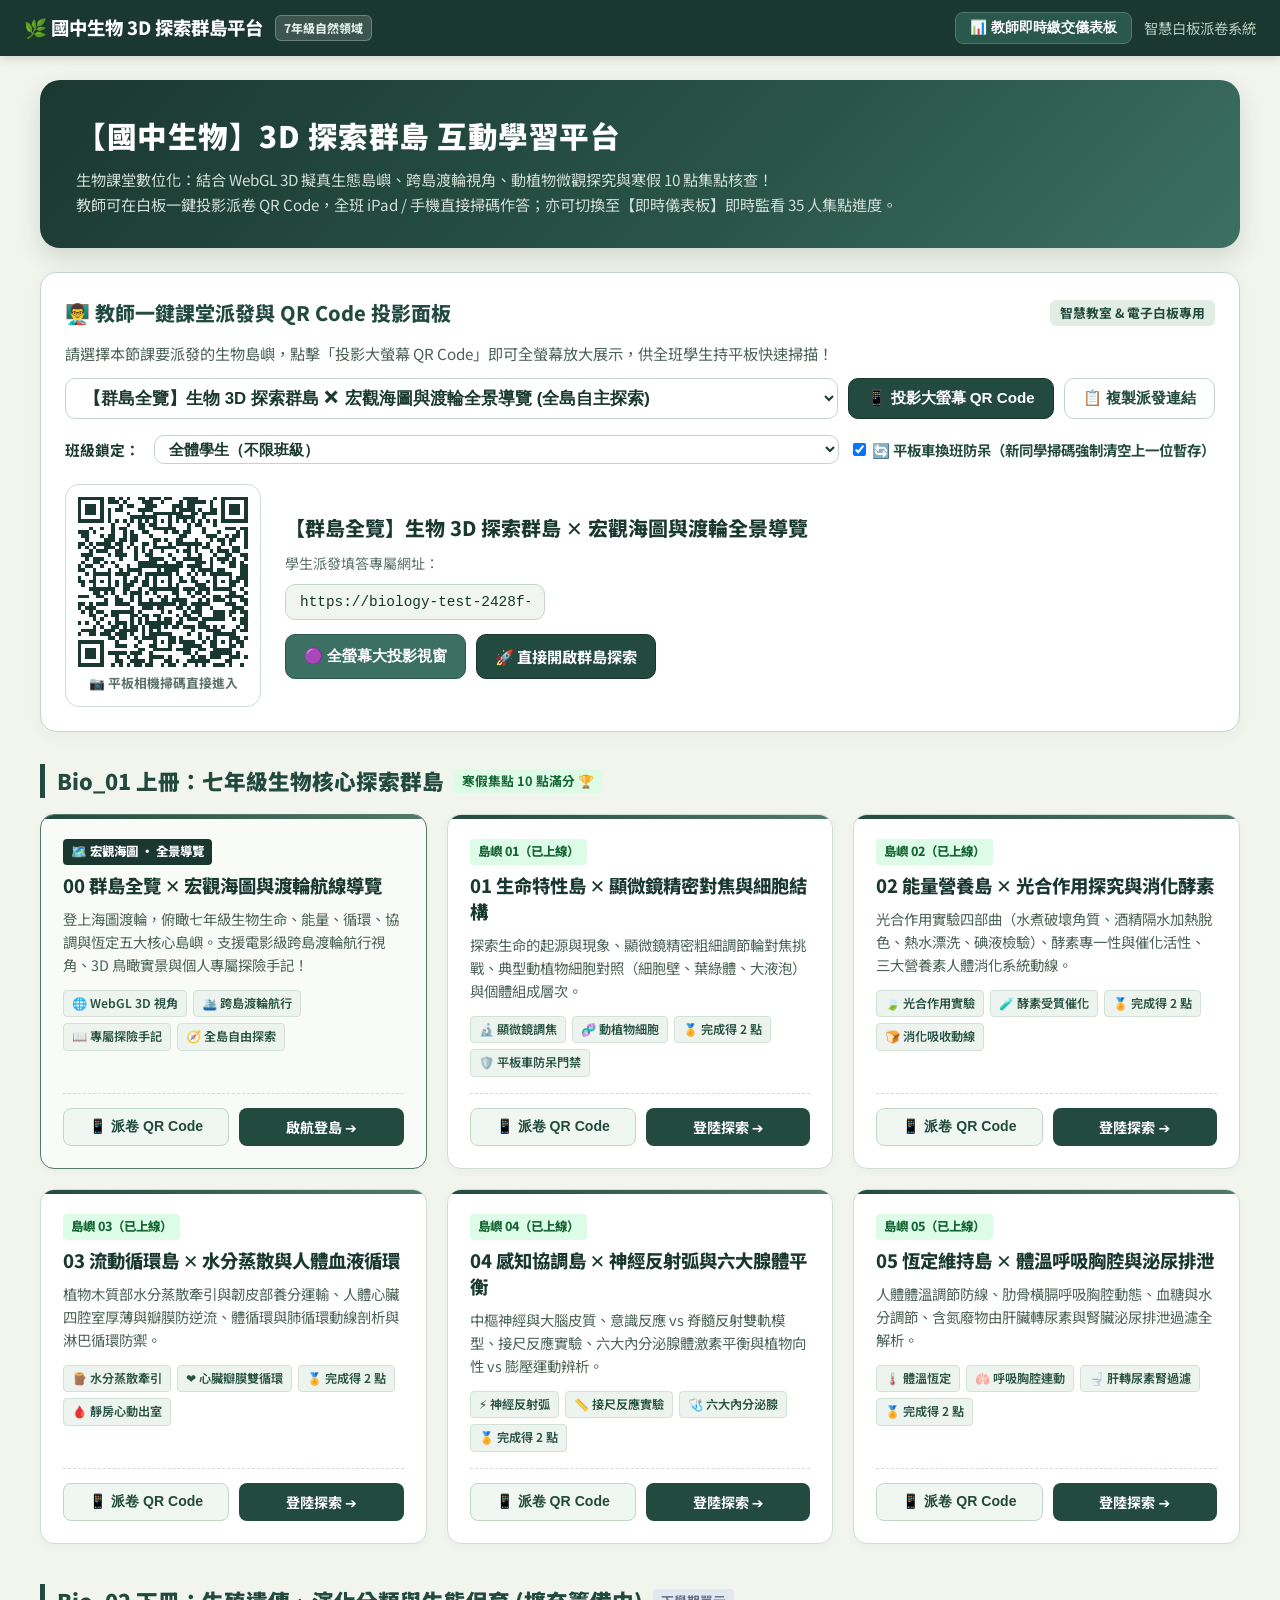
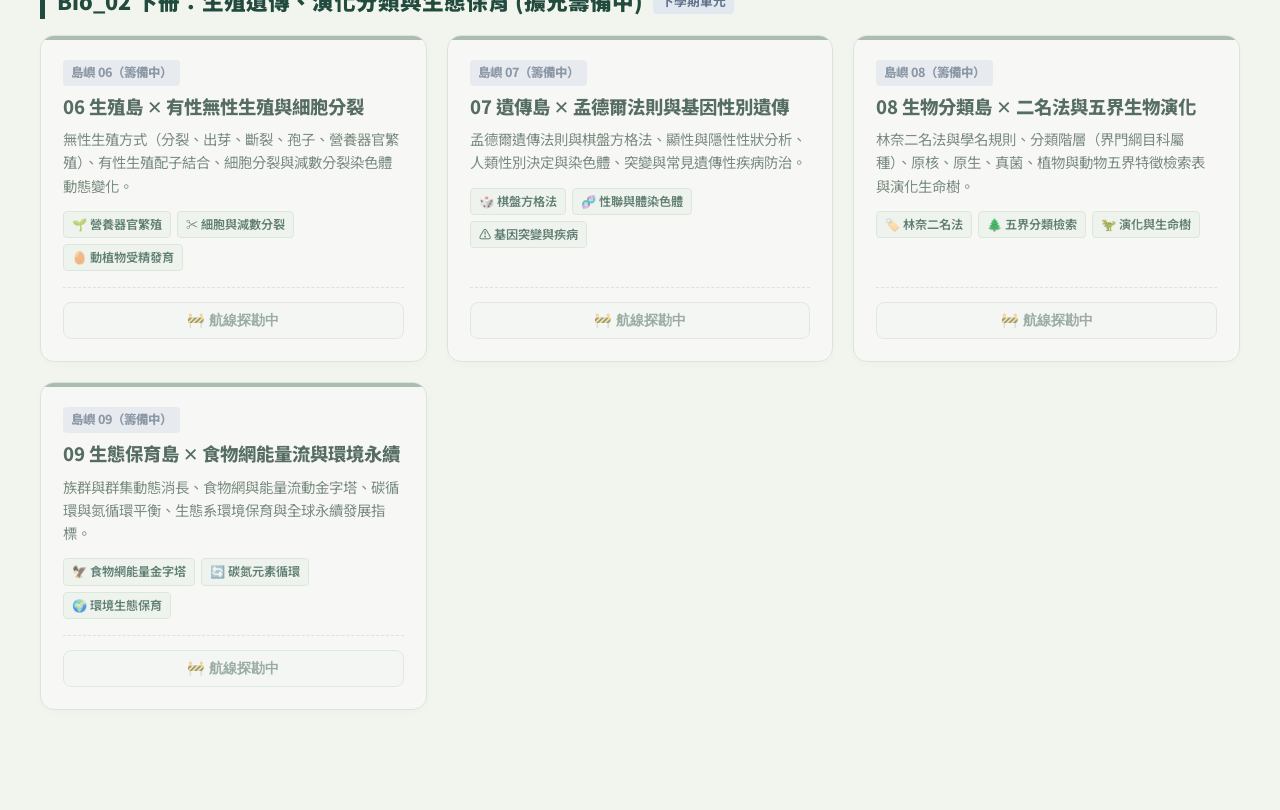
==== commit 798a6a23: "feat: update Bio_02 chapters into Island 6 (Reproduction), Island 7 (Genetics), Island 8 (Taxonomy)," ====
--- a/index.html
+++ b/index.html
@@ -364,20 +364,38 @@
 
     <!-- Bio_02 下冊 (未來擴充單元) -->
     <div class="chapter-heading">
-      <span>Bio_02 下冊：生殖遺傳、演化與生態系 (擴充籌備中)</span>
-      <span class="chapter-tag" style="background:#e2e8f0; color:#64748b;">下學期擴充</span>
+      <span>Bio_02 下冊：生殖遺傳、演化分類與生態保育 (擴充籌備中)</span>
+      <span class="chapter-tag" style="background:#e2e8f0; color:#64748b;">下學期單元</span>
     </div>
 
     <div class="sheet-grid">
-      <!-- 島六 (預留) -->
+      <!-- 島六：生殖島 -->
       <div class="sheet-card upcoming">
         <div>
           <span class="sheet-badge" style="background:#e2e8f0; color:#64748b;">島嶼 06（籌備中）</span>
-          <h3 class="sheet-card-title">06 生殖遺傳島 ✕ 細胞減數分裂與孟德爾遺傳</h3>
-          <p class="sheet-card-desc">有性生殖與無性生殖比較、細胞分裂與減數分裂染色體動態、孟德爾遺傳法則與棋盤方格分析。</p>
-          <div class="sheet-meta-tags">
-            <span class="meta-pill">🥚 減數分裂</span>
+          <h3 class="sheet-card-title">06 生殖島 ✕ 有性無性生殖與細胞分裂</h3>
+          <p class="sheet-card-desc">無性生殖方式（分裂、出芽、斷裂、孢子、營養器官繁殖）、有性生殖配子結合、細胞分裂與減數分裂染色體動態變化。</p>
+          <div class="sheet-meta-tags">
+            <span class="meta-pill">🌱 營養器官繁殖</span>
+            <span class="meta-pill">✂️ 細胞與減數分裂</span>
+            <span class="meta-pill">🥚 動植物受精發育</span>
+          </div>
+        </div>
+        <div class="sheet-card-footer">
+          <button type="button" class="btn-card-qr" disabled style="cursor:not-allowed; opacity:0.6;">🚧 航線探勘中</button>
+        </div>
+      </div>
+
+      <!-- 島七：遺傳島 -->
+      <div class="sheet-card upcoming">
+        <div>
+          <span class="sheet-badge" style="background:#e2e8f0; color:#64748b;">島嶼 07（籌備中）</span>
+          <h3 class="sheet-card-title">07 遺傳島 ✕ 孟德爾法則與基因性別遺傳</h3>
+          <p class="sheet-card-desc">孟德爾遺傳法則與棋盤方格法、顯性與隱性性狀分析、人類性別決定與染色體、突變與常見遺傳性疾病防治。</p>
+          <div class="sheet-meta-tags">
             <span class="meta-pill">🎲 棋盤方格法</span>
+            <span class="meta-pill">🧬 性聯與體染色體</span>
+            <span class="meta-pill">⚠️ 基因突變與疾病</span>
           </div>
         </div>
         <div class="sheet-card-footer">
@@ -385,15 +403,16 @@
         </div>
       </div>
 
-      <!-- 島七 (預留) -->
+      <!-- 島八：生物分類島 -->
       <div class="sheet-card upcoming">
         <div>
-          <span class="sheet-badge" style="background:#e2e8f0; color:#64748b;">島嶼 07（籌備中）</span>
-          <h3 class="sheet-card-title">07 演化多樣島 ✕ 地層化石與達爾文天擇說</h3>
-          <p class="sheet-card-desc">地質年代地層化石、達爾文天擇說演化機制、五界生物分類系統與台灣珍貴生物多樣性。</p>
-          <div class="sheet-meta-tags">
-            <span class="meta-pill">🦴 地層化石</span>
-            <span class="meta-pill">🐢 達爾文天擇說</span>
+          <span class="sheet-badge" style="background:#e2e8f0; color:#64748b;">島嶼 08（籌備中）</span>
+          <h3 class="sheet-card-title">08 生物分類島 ✕ 二名法與五界生物演化</h3>
+          <p class="sheet-card-desc">林奈二名法與學名規則、分類階層（界門綱目科屬種）、原核、原生、真菌、植物與動物五界特徵檢索表與演化生命樹。</p>
+          <div class="sheet-meta-tags">
+            <span class="meta-pill">🏷️ 林奈二名法</span>
+            <span class="meta-pill">🌲 五界分類檢索</span>
+            <span class="meta-pill">🦖 演化與生命樹</span>
           </div>
         </div>
         <div class="sheet-card-footer">
@@ -401,15 +420,16 @@
         </div>
       </div>
 
-      <!-- 島八 (預留) -->
+      <!-- 島九：生態保育島 -->
       <div class="sheet-card upcoming">
         <div>
-          <span class="sheet-badge" style="background:#e2e8f0; color:#64748b;">島嶼 08（籌備中）</span>
-          <h3 class="sheet-card-title">08 生態保育島 ✕ 食物網能量流與環境永續</h3>
-          <p class="sheet-card-desc">生態系食物網能量金字塔、碳循環與氮循環平衡、生態系環境保育與全球永續發展指標。</p>
-          <div class="sheet-meta-tags">
-            <span class="meta-pill">🦅 食物網能量流</span>
-            <span class="meta-pill">🌱 全球環境永續</span>
+          <span class="sheet-badge" style="background:#e2e8f0; color:#64748b;">島嶼 09（籌備中）</span>
+          <h3 class="sheet-card-title">09 生態保育島 ✕ 食物網能量流與環境永續</h3>
+          <p class="sheet-card-desc">族群與群集動態消長、食物網與能量流動金字塔、碳循環與氮循環平衡、生態系環境保育與全球永續發展指標。</p>
+          <div class="sheet-meta-tags">
+            <span class="meta-pill">🦅 食物網能量金字塔</span>
+            <span class="meta-pill">🔄 碳氮元素循環</span>
+            <span class="meta-pill">🌍 環境生態保育</span>
           </div>
         </div>
         <div class="sheet-card-footer">
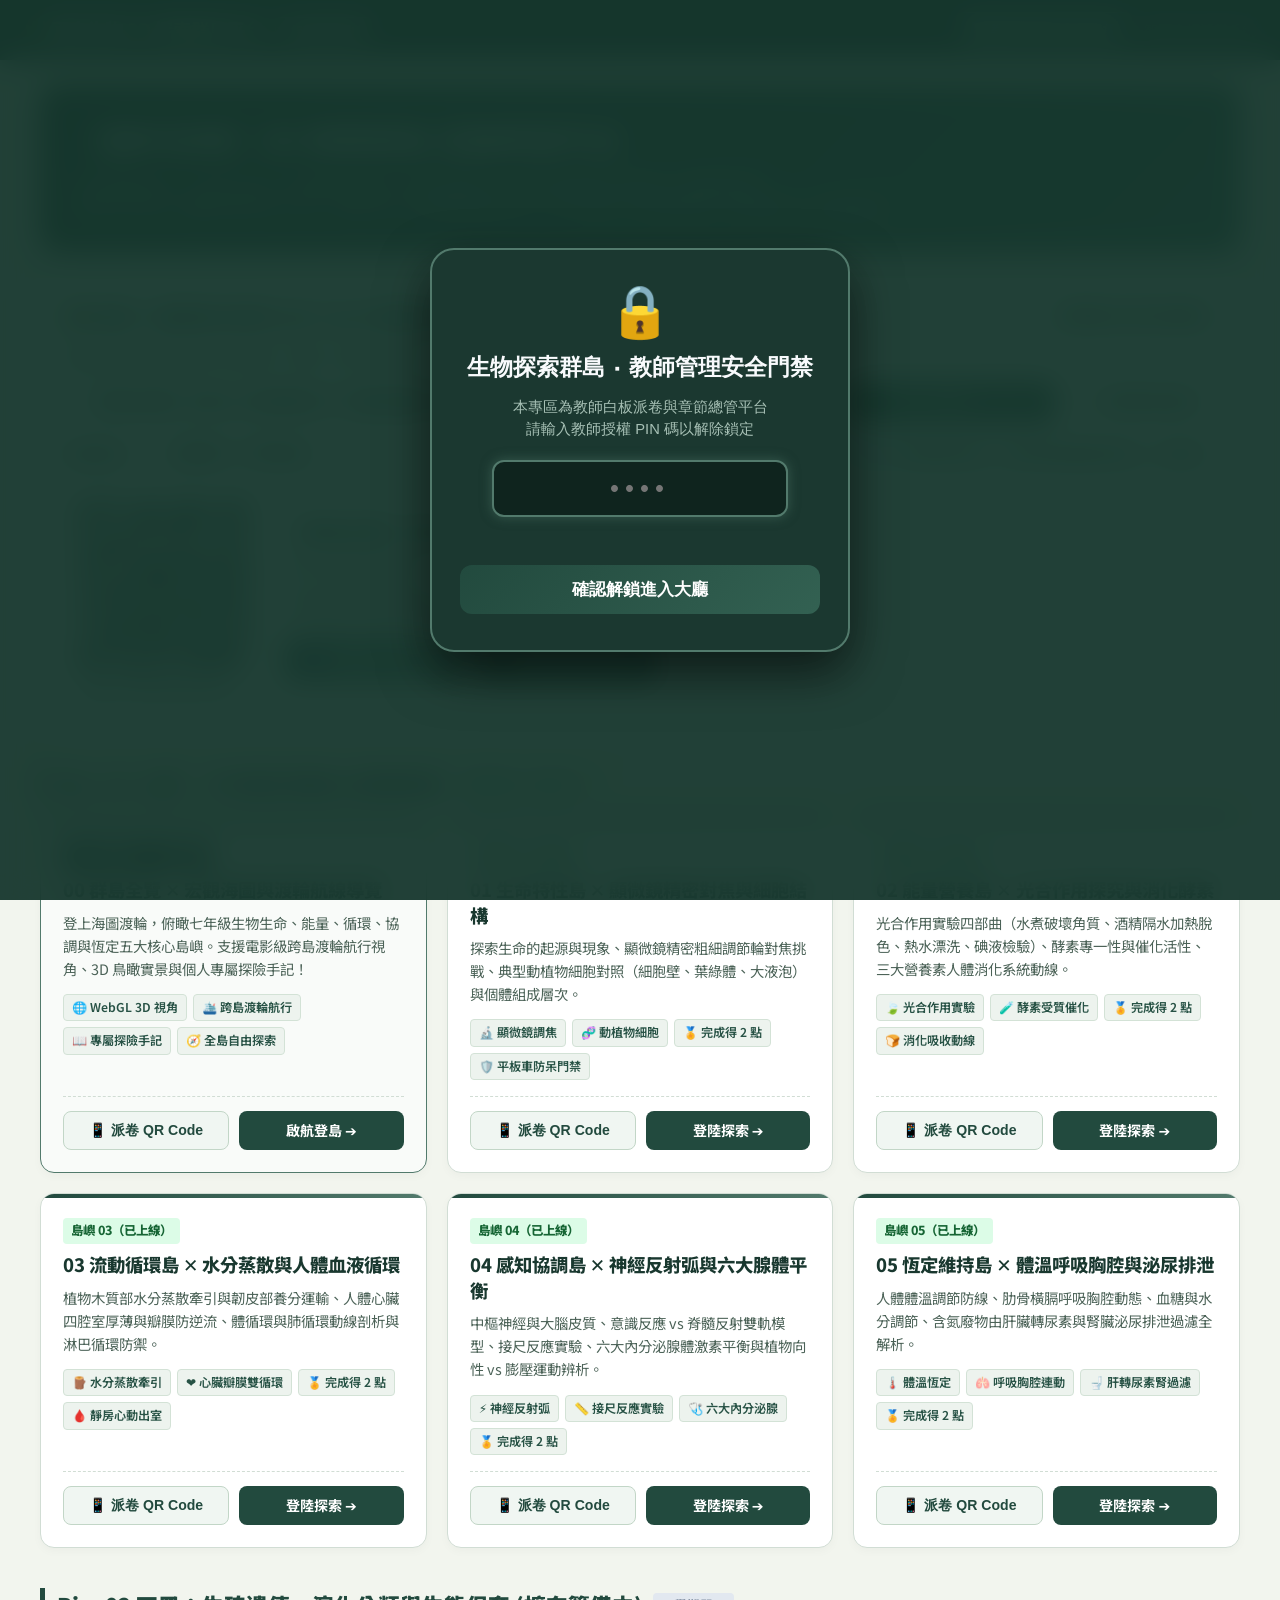
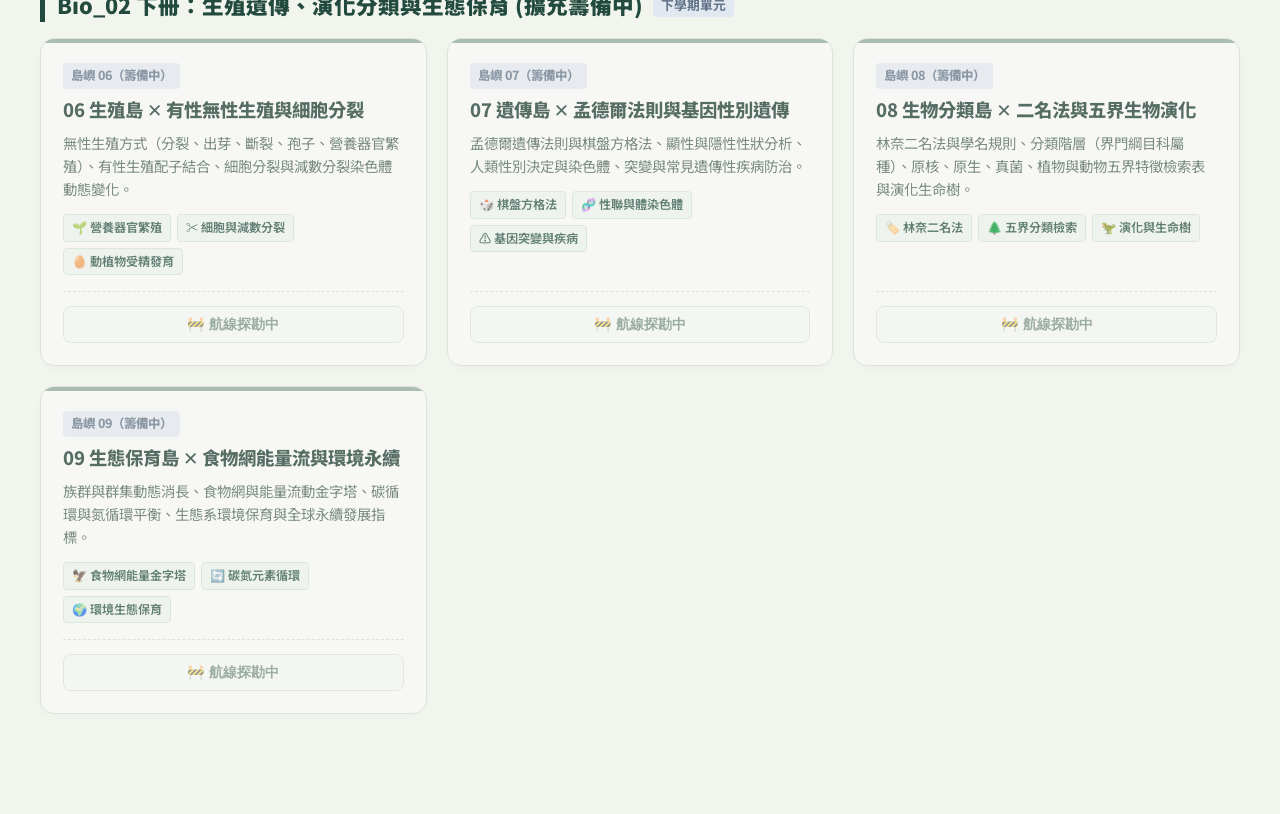
==== commit 2e458c7d: "feat: restore mandatory 8088 PIN gatekeeper on index.html entry" ====
--- a/index.html
+++ b/index.html
@@ -115,9 +115,9 @@
       <span class="navbar-badge">7年級自然領域</span>
     </a>
     <div class="nav-actions">
-      <button type="button" class="btn-nav" style="background: #2a584a; border-color: #527a6c; color: #ffffff; cursor:pointer;" onclick="openTeacherPinGate()">
+      <a href="dashboard.html" class="btn-nav" style="background: #2a584a; border-color: #527a6c; color: #ffffff; text-decoration:none;">
         📊 教師即時繳交儀表板
-      </button>
+      </a>
       <span style="font-size: 0.9rem; color: #b8ccbe;">智慧白板派卷系統</span>
     </div>
   </header>
@@ -440,18 +440,15 @@
 
   </div>
 
-  <!-- 🔒 教師安全防護 PIN 密碼鎖 Modal -->
-  <div id="pinModalOverlay" class="pin-modal-overlay hidden">
+  <!-- 🔒 頁面強制安全門禁 PIN 密碼鎖 Modal (預設 8088，阻擋未授權進入) -->
+  <div id="pinLockModal" class="pin-modal-overlay">
     <div class="pin-modal-card">
       <div class="pin-icon">🔒</div>
-      <h2>教師管理安全門禁</h2>
-      <p>請輸入教師授權 PIN 碼以檢視學生即時繳交進度與成績試算表</p>
-      <input type="password" id="pinInput" placeholder="••••" maxlength="6" autocomplete="off" onkeydown="if(event.key==='Enter')handlePinSubmit()">
-      <div id="pinErrorText" class="pin-error-text"></div>
-      <div style="display:flex; gap:10px;">
-        <button type="button" class="btn-pin-submit" onclick="handlePinSubmit()">解鎖並前往儀表板</button>
-        <button type="button" class="btn-pin-submit" style="background:#33594e;" onclick="closeTeacherPinGate()">取消</button>
-      </div>
+      <h2>生物探索群島 ‧ 教師管理安全門禁</h2>
+      <p>本專區為教師白板派卷與章節總管平台<br>請輸入教師授權 PIN 碼以解除鎖定</p>
+      <input type="password" id="pinInput" placeholder="••••" maxlength="6" autocomplete="off">
+      <div id="pinErrorMsg" class="pin-error-text"></div>
+      <button type="button" id="btnSubmitPin" class="btn-pin-submit">確認解鎖進入大廳</button>
     </div>
   </div>
 
@@ -563,35 +560,71 @@
       });
     }
 
-    // 教師安全鎖邏輯
-    function openTeacherPinGate() {
-      const overlay = document.getElementById('pinModalOverlay');
-      const input = document.getElementById('pinInput');
-      document.getElementById('pinErrorText').textContent = '';
-      input.value = '';
-      overlay.classList.remove('hidden');
-      setTimeout(() => input.focus(), 150);
-    }
-
-    function closeTeacherPinGate() {
-      document.getElementById('pinModalOverlay').classList.add('hidden');
-    }
-
-    function handlePinSubmit() {
-      const input = document.getElementById('pinInput');
-      const err = document.getElementById('pinErrorText');
-      const pin = input.value.trim();
-      const savedPin = localStorage.getItem('teacher_global_pin') || '8088';
-
-      if (pin === savedPin) {
-        closeTeacherPinGate();
-        window.location.href = 'dashboard.html';
+    // ==================== 🔒 教師安全驗證門禁系統 (預設8088，無洩漏) ====================
+    (function initGlobalHallGatekeeper() {
+      const SESSION_AUTH_KEY = 'bio_teacher_auth_passed';
+      const PIN_KEY = 'teacher_global_pin';
+      const DEFAULT_PIN = '8088';
+
+      function isAuthed() {
+        return sessionStorage.getItem(SESSION_AUTH_KEY) === 'true';
+      }
+
+      function setAuthed() {
+        sessionStorage.setItem(SESSION_AUTH_KEY, 'true');
+      }
+
+      function setupGatekeeper() {
+        const modal = document.getElementById('pinLockModal');
+        const pinInput = document.getElementById('pinInput');
+        const btnSubmit = document.getElementById('btnSubmitPin');
+        const errMsg = document.getElementById('pinErrorMsg');
+
+        if (!modal) return;
+
+        if (isAuthed()) {
+          modal.classList.add('hidden');
+          document.body.style.overflow = 'auto';
+          return;
+        }
+
+        // 未驗證：強制彈窗鎖定大廳首頁
+        modal.classList.remove('hidden');
+        document.body.style.overflow = 'hidden';
+        if (pinInput) setTimeout(() => pinInput.focus(), 200);
+
+        function verifyPin() {
+          const entered = (pinInput ? pinInput.value.trim() : '');
+          const validPin = localStorage.getItem(PIN_KEY) || DEFAULT_PIN;
+          if (entered === validPin) {
+            setAuthed();
+            modal.classList.add('hidden');
+            document.body.style.overflow = 'auto';
+            if (pinInput) pinInput.value = '';
+            if (errMsg) errMsg.textContent = '';
+          } else {
+            if (errMsg) errMsg.textContent = '❌ 密碼不正確，請重新輸入！';
+            if (pinInput) {
+              pinInput.value = '';
+              pinInput.focus();
+            }
+          }
+        }
+
+        if (btnSubmit) btnSubmit.onclick = verifyPin;
+        if (pinInput) {
+          pinInput.onkeydown = (e) => {
+            if (e.key === 'Enter') verifyPin();
+          };
+        }
+      }
+
+      if (document.readyState === 'loading') {
+        document.addEventListener('DOMContentLoaded', setupGatekeeper);
       } else {
-        err.textContent = '❌ PIN 碼錯誤，請重新輸入！';
-        input.value = '';
-        input.focus();
+        setupGatekeeper();
       }
-    }
+    })();
 
     window.addEventListener('DOMContentLoaded', () => {
       handleSelectChange();
